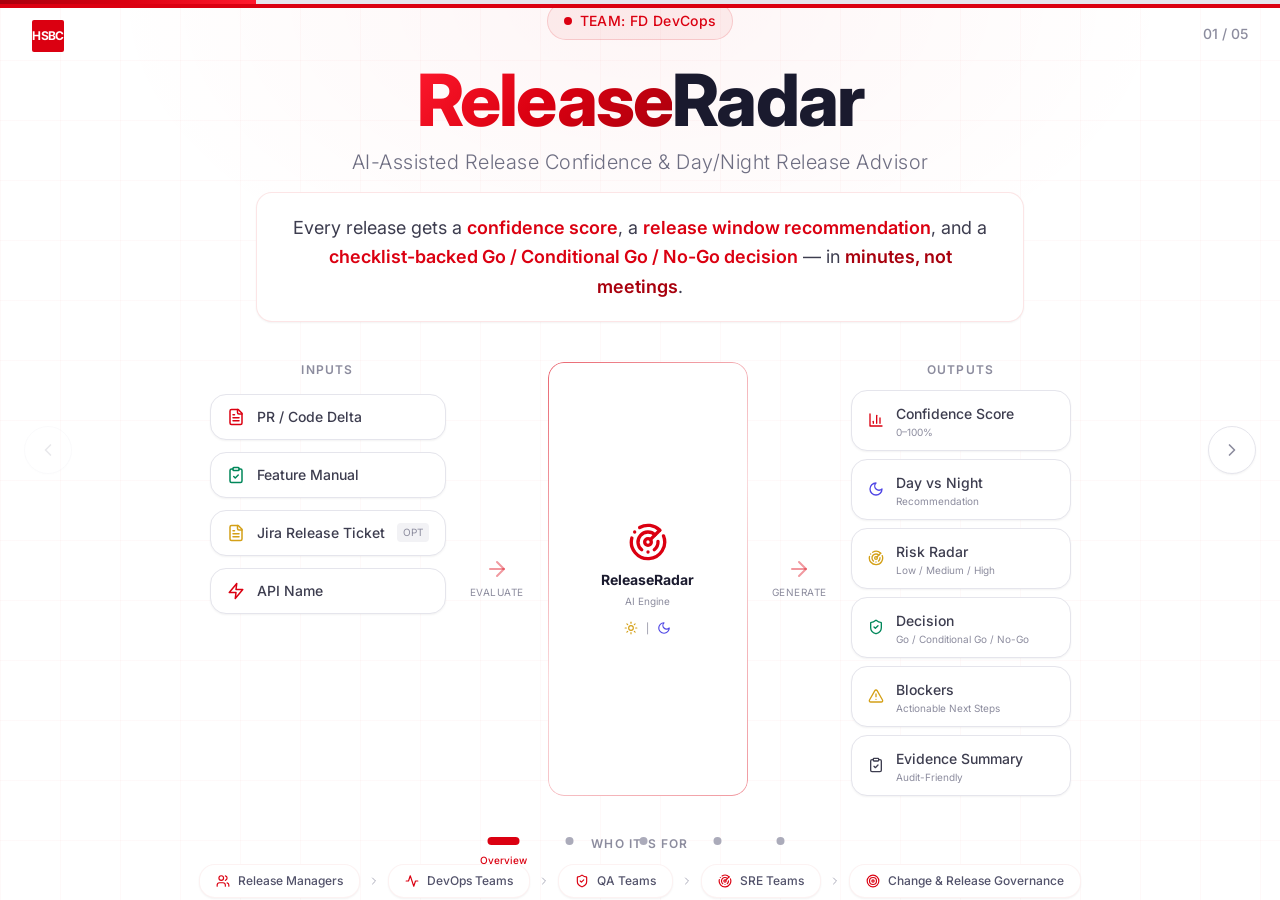
==== v2/index.html @ 11167831 "deploy: 34708bfdb580a3b28fcef1a2b55988904c9dbe31" ====
<!doctype html>
<html lang="en">
  <head>
    <meta charset="UTF-8" />
    <link rel="icon" type="image/svg+xml" href="/vite.svg" />
    <meta name="viewport" content="width=device-width, initial-scale=1.0" />
    <title>ReleaseRadar — AI-Assisted Release Confidence</title>
    <link rel="preconnect" href="https://fonts.googleapis.com" />
    <link rel="preconnect" href="https://fonts.gstatic.com" crossorigin />
    <link href="https://fonts.googleapis.com/css2?family=Inter:wght@300;400;500;600;700;800&display=swap" rel="stylesheet" />
    <script type="module" crossorigin src="./assets/index-Cz4Vc61P.js"></script>
    <link rel="stylesheet" crossorigin href="./assets/index-C5tjd7fd.css">
  </head>
  <body>
    <div id="root"></div>
  </body>
</html>
---- v2/assets/index-C5tjd7fd.css ----
*,:before,:after{--tw-border-spacing-x: 0;--tw-border-spacing-y: 0;--tw-translate-x: 0;--tw-translate-y: 0;--tw-rotate: 0;--tw-skew-x: 0;--tw-skew-y: 0;--tw-scale-x: 1;--tw-scale-y: 1;--tw-pan-x: ;--tw-pan-y: ;--tw-pinch-zoom: ;--tw-scroll-snap-strictness: proximity;--tw-gradient-from-position: ;--tw-gradient-via-position: ;--tw-gradient-to-position: ;--tw-ordinal: ;--tw-slashed-zero: ;--tw-numeric-figure: ;--tw-numeric-spacing: ;--tw-numeric-fraction: ;--tw-ring-inset: ;--tw-ring-offset-width: 0px;--tw-ring-offset-color: #fff;--tw-ring-color: rgb(59 130 246 / .5);--tw-ring-offset-shadow: 0 0 #0000;--tw-ring-shadow: 0 0 #0000;--tw-shadow: 0 0 #0000;--tw-shadow-colored: 0 0 #0000;--tw-blur: ;--tw-brightness: ;--tw-contrast: ;--tw-grayscale: ;--tw-hue-rotate: ;--tw-invert: ;--tw-saturate: ;--tw-sepia: ;--tw-drop-shadow: ;--tw-backdrop-blur: ;--tw-backdrop-brightness: ;--tw-backdrop-contrast: ;--tw-backdrop-grayscale: ;--tw-backdrop-hue-rotate: ;--tw-backdrop-invert: ;--tw-backdrop-opacity: ;--tw-backdrop-saturate: ;--tw-backdrop-sepia: ;--tw-contain-size: ;--tw-contain-layout: ;--tw-contain-paint: ;--tw-contain-style: }::backdrop{--tw-border-spacing-x: 0;--tw-border-spacing-y: 0;--tw-translate-x: 0;--tw-translate-y: 0;--tw-rotate: 0;--tw-skew-x: 0;--tw-skew-y: 0;--tw-scale-x: 1;--tw-scale-y: 1;--tw-pan-x: ;--tw-pan-y: ;--tw-pinch-zoom: ;--tw-scroll-snap-strictness: proximity;--tw-gradient-from-position: ;--tw-gradient-via-position: ;--tw-gradient-to-position: ;--tw-ordinal: ;--tw-slashed-zero: ;--tw-numeric-figure: ;--tw-numeric-spacing: ;--tw-numeric-fraction: ;--tw-ring-inset: ;--tw-ring-offset-width: 0px;--tw-ring-offset-color: #fff;--tw-ring-color: rgb(59 130 246 / .5);--tw-ring-offset-shadow: 0 0 #0000;--tw-ring-shadow: 0 0 #0000;--tw-shadow: 0 0 #0000;--tw-shadow-colored: 0 0 #0000;--tw-blur: ;--tw-brightness: ;--tw-contrast: ;--tw-grayscale: ;--tw-hue-rotate: ;--tw-invert: ;--tw-saturate: ;--tw-sepia: ;--tw-drop-shadow: ;--tw-backdrop-blur: ;--tw-backdrop-brightness: ;--tw-backdrop-contrast: ;--tw-backdrop-grayscale: ;--tw-backdrop-hue-rotate: ;--tw-backdrop-invert: ;--tw-backdrop-opacity: ;--tw-backdrop-saturate: ;--tw-backdrop-sepia: ;--tw-contain-size: ;--tw-contain-layout: ;--tw-contain-paint: ;--tw-contain-style: }*,:before,:after{box-sizing:border-box;border-width:0;border-style:solid;border-color:#e5e7eb}:before,:after{--tw-content: ""}html,:host{line-height:1.5;-webkit-text-size-adjust:100%;-moz-tab-size:4;-o-tab-size:4;tab-size:4;font-family:Inter,system-ui,sans-serif;font-feature-settings:normal;font-variation-settings:normal;-webkit-tap-highlight-color:transparent}body{margin:0;line-height:inherit}hr{height:0;color:inherit;border-top-width:1px}abbr:where([title]){-webkit-text-decoration:underline dotted;text-decoration:underline dotted}h1,h2,h3,h4,h5,h6{font-size:inherit;font-weight:inherit}a{color:inherit;text-decoration:inherit}b,strong{font-weight:bolder}code,kbd,samp,pre{font-family:ui-monospace,SFMono-Regular,Menlo,Monaco,Consolas,Liberation Mono,Courier New,monospace;font-feature-settings:normal;font-variation-settings:normal;font-size:1em}small{font-size:80%}sub,sup{font-size:75%;line-height:0;position:relative;vertical-align:baseline}sub{bottom:-.25em}sup{top:-.5em}table{text-indent:0;border-color:inherit;border-collapse:collapse}button,input,optgroup,select,textarea{font-family:inherit;font-feature-settings:inherit;font-variation-settings:inherit;font-size:100%;font-weight:inherit;line-height:inherit;letter-spacing:inherit;color:inherit;margin:0;padding:0}button,select{text-transform:none}button,input:where([type=button]),input:where([type=reset]),input:where([type=submit]){-webkit-appearance:button;background-color:transparent;background-image:none}:-moz-focusring{outline:auto}:-moz-ui-invalid{box-shadow:none}progress{vertical-align:baseline}::-webkit-inner-spin-button,::-webkit-outer-spin-button{height:auto}[type=search]{-webkit-appearance:textfield;outline-offset:-2px}::-webkit-search-decoration{-webkit-appearance:none}::-webkit-file-upload-button{-webkit-appearance:button;font:inherit}summary{display:list-item}blockquote,dl,dd,h1,h2,h3,h4,h5,h6,hr,figure,p,pre{margin:0}fieldset{margin:0;padding:0}legend{padding:0}ol,ul,menu{list-style:none;margin:0;padding:0}dialog{padding:0}textarea{resize:vertical}input::-moz-placeholder,textarea::-moz-placeholder{opacity:1;color:#9ca3af}input::placeholder,textarea::placeholder{opacity:1;color:#9ca3af}button,[role=button]{cursor:pointer}:disabled{cursor:default}img,svg,video,canvas,audio,iframe,embed,object{display:block;vertical-align:middle}img,video{max-width:100%;height:auto}[hidden]:where(:not([hidden=until-found])){display:none}.slide-container{position:relative;display:flex;height:100vh;width:100%;align-items:center;justify-content:center;overflow:hidden}.glass-card{border-radius:1rem;border-width:1px;--tw-border-opacity: 1;border-color:rgb(229 229 236 / var(--tw-border-opacity, 1));--tw-bg-opacity: 1;background-color:rgb(255 255 255 / var(--tw-bg-opacity, 1));--tw-shadow: 0 1px 2px 0 rgb(0 0 0 / .05);--tw-shadow-colored: 0 1px 2px 0 var(--tw-shadow-color);box-shadow:var(--tw-ring-offset-shadow, 0 0 #0000),var(--tw-ring-shadow, 0 0 #0000),var(--tw-shadow)}.glass-card-hover{border-radius:1rem;border-width:1px;--tw-border-opacity: 1;border-color:rgb(229 229 236 / var(--tw-border-opacity, 1));--tw-bg-opacity: 1;background-color:rgb(255 255 255 / var(--tw-bg-opacity, 1));--tw-shadow: 0 1px 2px 0 rgb(0 0 0 / .05);--tw-shadow-colored: 0 1px 2px 0 var(--tw-shadow-color);box-shadow:var(--tw-ring-offset-shadow, 0 0 #0000),var(--tw-ring-shadow, 0 0 #0000),var(--tw-shadow);transition-property:all;transition-timing-function:cubic-bezier(.4,0,.2,1);transition-duration:.3s}.glass-card-hover:hover{border-color:#db001133;--tw-shadow: 0 4px 6px -1px rgb(0 0 0 / .1), 0 2px 4px -2px rgb(0 0 0 / .1);--tw-shadow-colored: 0 4px 6px -1px var(--tw-shadow-color), 0 2px 4px -2px var(--tw-shadow-color);box-shadow:var(--tw-ring-offset-shadow, 0 0 #0000),var(--tw-ring-shadow, 0 0 #0000),var(--tw-shadow)}.gradient-border{position:relative}.gradient-border:before{content:"";position:absolute;top:0;right:0;bottom:0;left:0;border-radius:1rem;padding:1px;background:linear-gradient(135deg,#db001199,#db001126,#db001166);-webkit-mask:linear-gradient(#fff 0 0) content-box,linear-gradient(#fff 0 0);-webkit-mask-composite:xor;mask-composite:exclude}.text-gradient-red{-webkit-background-clip:text;background-clip:text;color:transparent;background-image:linear-gradient(135deg,#ff1a2e,#db0011,#a8000d)}.pointer-events-none{pointer-events:none}.fixed{position:fixed}.absolute{position:absolute}.relative{position:relative}.inset-0{top:0;right:0;bottom:0;left:0}.bottom-0{bottom:0}.bottom-8{bottom:2rem}.left-0{left:0}.left-1\/2{left:50%}.left-6{left:1.5rem}.left-8{left:2rem}.right-0{right:0}.right-6{right:1.5rem}.right-8{right:2rem}.top-0{top:0}.top-1\/2{top:50%}.top-5{top:1.25rem}.top-6{top:1.5rem}.z-10{z-index:10}.z-50{z-index:50}.z-\[60\]{z-index:60}.col-span-1{grid-column:span 1 / span 1}.col-span-3{grid-column:span 3 / span 3}.mx-auto{margin-left:auto;margin-right:auto}.mb-0\.5{margin-bottom:.125rem}.mb-1{margin-bottom:.25rem}.mb-1\.5{margin-bottom:.375rem}.mb-10{margin-bottom:2.5rem}.mb-2{margin-bottom:.5rem}.mb-3{margin-bottom:.75rem}.mb-4{margin-bottom:1rem}.mb-5{margin-bottom:1.25rem}.mb-6{margin-bottom:1.5rem}.mb-8{margin-bottom:2rem}.ml-5{margin-left:1.25rem}.ml-\[52px\]{margin-left:52px}.ml-auto{margin-left:auto}.mt-0\.5{margin-top:.125rem}.mt-1{margin-top:.25rem}.mt-3{margin-top:.75rem}.mt-4{margin-top:1rem}.block{display:block}.flex{display:flex}.inline-flex{display:inline-flex}.grid{display:grid}.hidden{display:none}.h-1{height:.25rem}.h-1\/3{height:33.333333%}.h-10{height:2.5rem}.h-12{height:3rem}.h-2{height:.5rem}.h-6{height:1.5rem}.h-8{height:2rem}.h-full{height:100%}.h-screen{height:100vh}.min-h-0{min-height:0px}.min-h-\[90px\]{min-height:90px}.w-1{width:.25rem}.w-10{width:2.5rem}.w-12{width:3rem}.w-2{width:.5rem}.w-6{width:1.5rem}.w-8{width:2rem}.w-\[38\%\]{width:38%}.w-\[42\%\]{width:42%}.w-\[45\%\]{width:45%}.w-\[55\%\]{width:55%}.w-\[58\%\]{width:58%}.w-full{width:100%}.w-px{width:1px}.w-screen{width:100vw}.min-w-0{min-width:0px}.min-w-\[140px\]{min-width:140px}.min-w-\[200px\]{min-width:200px}.min-w-\[220px\]{min-width:220px}.max-w-3xl{max-width:48rem}.max-w-6xl{max-width:72rem}.max-w-\[1440px\]{max-width:1440px}.flex-1{flex:1 1 0%}.shrink-0{flex-shrink:0}.-translate-x-1\/2{--tw-translate-x: -50%;transform:translate(var(--tw-translate-x),var(--tw-translate-y)) rotate(var(--tw-rotate)) skew(var(--tw-skew-x)) skewY(var(--tw-skew-y)) scaleX(var(--tw-scale-x)) scaleY(var(--tw-scale-y))}.-translate-y-1\/2{--tw-translate-y: -50%;transform:translate(var(--tw-translate-x),var(--tw-translate-y)) rotate(var(--tw-rotate)) skew(var(--tw-skew-x)) skewY(var(--tw-skew-y)) scaleX(var(--tw-scale-x)) scaleY(var(--tw-scale-y))}@keyframes fadeIn{0%{opacity:0}to{opacity:1}}.animate-fade-in{animation:fadeIn .6s ease-out forwards}@keyframes fadeInLeft{0%{opacity:0;transform:translate(-30px)}to{opacity:1;transform:translate(0)}}.animate-fade-in-left{animation:fadeInLeft .5s ease-out forwards}@keyframes fadeInRight{0%{opacity:0;transform:translate(30px)}to{opacity:1;transform:translate(0)}}.animate-fade-in-right{animation:fadeInRight .5s ease-out forwards}@keyframes fadeInUp{0%{opacity:0;transform:translateY(30px)}to{opacity:1;transform:translateY(0)}}.animate-fade-in-up{animation:fadeInUp .6s ease-out forwards}@keyframes pulse{50%{opacity:.5}}.animate-pulse{animation:pulse 2s cubic-bezier(.4,0,.6,1) infinite}@keyframes pulseGlow{0%,to{box-shadow:0 0 15px #db001133}50%{box-shadow:0 0 30px #db001166}}.animate-pulse-glow{animation:pulseGlow 2s ease-in-out infinite}.auto-rows-min{grid-auto-rows:min-content}.grid-cols-1{grid-template-columns:repeat(1,minmax(0,1fr))}.grid-cols-2{grid-template-columns:repeat(2,minmax(0,1fr))}.grid-cols-3{grid-template-columns:repeat(3,minmax(0,1fr))}.grid-cols-5{grid-template-columns:repeat(5,minmax(0,1fr))}.flex-col{flex-direction:column}.flex-wrap{flex-wrap:wrap}.items-start{align-items:flex-start}.items-center{align-items:center}.items-stretch{align-items:stretch}.justify-center{justify-content:center}.gap-0\.5{gap:.125rem}.gap-1{gap:.25rem}.gap-1\.5{gap:.375rem}.gap-2{gap:.5rem}.gap-2\.5{gap:.625rem}.gap-3{gap:.75rem}.gap-4{gap:1rem}.gap-6{gap:1.5rem}.gap-8{gap:2rem}.space-y-1\.5>:not([hidden])~:not([hidden]){--tw-space-y-reverse: 0;margin-top:calc(.375rem * calc(1 - var(--tw-space-y-reverse)));margin-bottom:calc(.375rem * var(--tw-space-y-reverse))}.overflow-hidden{overflow:hidden}.overflow-y-auto{overflow-y:auto}.truncate{overflow:hidden;text-overflow:ellipsis;white-space:nowrap}.whitespace-nowrap{white-space:nowrap}.rounded{border-radius:.25rem}.rounded-full{border-radius:9999px}.rounded-lg{border-radius:.5rem}.rounded-md{border-radius:.375rem}.rounded-sm{border-radius:.125rem}.rounded-xl{border-radius:.75rem}.border{border-width:1px}.border-l-2{border-left-width:2px}.border-confidence-conditional\/10{border-color:#d4a0171a}.border-confidence-conditional\/15{border-color:#d4a01726}.border-confidence-go\/10{border-color:#00875a1a}.border-confidence-go\/15{border-color:#00875a26}.border-confidence-nogo\/10{border-color:#db00111a}.border-confidence-nogo\/15{border-color:#db001126}.border-cyan-600\/15{border-color:#0891b226}.border-hsbc-gray-100{--tw-border-opacity: 1;border-color:rgb(229 229 236 / var(--tw-border-opacity, 1))}.border-hsbc-red\/10{border-color:#db00111a}.border-hsbc-red\/15{border-color:#db001126}.border-hsbc-red\/30{border-color:#db00114d}.border-hsbc-red\/5{border-color:#db00110d}.border-indigo-600\/10{border-color:#4f46e51a}.border-indigo-600\/15{border-color:#4f46e526}.border-orange-600\/15{border-color:#ea580c26}.border-pink-600\/10{border-color:#db27771a}.border-pink-600\/15{border-color:#db277726}.border-red-600\/15{border-color:#dc262626}.border-l-confidence-conditional{--tw-border-opacity: 1;border-left-color:rgb(212 160 23 / var(--tw-border-opacity, 1))}.border-l-confidence-nogo{--tw-border-opacity: 1;border-left-color:rgb(219 0 17 / var(--tw-border-opacity, 1))}.bg-confidence-conditional\/10{background-color:#d4a0171a}.bg-confidence-conditional\/5{background-color:#d4a0170d}.bg-confidence-conditional\/\[0\.04\]{background-color:#d4a0170a}.bg-confidence-go\/10{background-color:#00875a1a}.bg-confidence-go\/5{background-color:#00875a0d}.bg-confidence-go\/\[0\.04\]{background-color:#00875a0a}.bg-confidence-nogo\/5{background-color:#db00110d}.bg-hsbc-gray-100{--tw-bg-opacity: 1;background-color:rgb(229 229 236 / var(--tw-bg-opacity, 1))}.bg-hsbc-gray-300{--tw-bg-opacity: 1;background-color:rgb(171 171 186 / var(--tw-bg-opacity, 1))}.bg-hsbc-gray-50{--tw-bg-opacity: 1;background-color:rgb(242 242 245 / var(--tw-bg-opacity, 1))}.bg-hsbc-offwhite{--tw-bg-opacity: 1;background-color:rgb(247 247 249 / var(--tw-bg-opacity, 1))}.bg-hsbc-red{--tw-bg-opacity: 1;background-color:rgb(219 0 17 / var(--tw-bg-opacity, 1))}.bg-hsbc-red\/10{background-color:#db00111a}.bg-hsbc-red\/5{background-color:#db00110d}.bg-hsbc-red\/\[0\.03\]{background-color:#db001108}.bg-hsbc-red\/\[0\.04\]{background-color:#db00110a}.bg-indigo-600\/\[0\.04\]{background-color:#4f46e50a}.bg-pink-600\/\[0\.04\]{background-color:#db27770a}.bg-white{--tw-bg-opacity: 1;background-color:rgb(255 255 255 / var(--tw-bg-opacity, 1))}.bg-white\/90{background-color:#ffffffe6}.bg-gradient-to-b{background-image:linear-gradient(to bottom,var(--tw-gradient-stops))}.bg-gradient-to-t{background-image:linear-gradient(to top,var(--tw-gradient-stops))}.from-hsbc-red\/\[0\.02\]{--tw-gradient-from: rgb(219 0 17 / .02) var(--tw-gradient-from-position);--tw-gradient-to: rgb(219 0 17 / 0) var(--tw-gradient-to-position);--tw-gradient-stops: var(--tw-gradient-from), var(--tw-gradient-to)}.from-transparent{--tw-gradient-from: transparent var(--tw-gradient-from-position);--tw-gradient-to: rgb(0 0 0 / 0) var(--tw-gradient-to-position);--tw-gradient-stops: var(--tw-gradient-from), var(--tw-gradient-to)}.via-hsbc-red\/15{--tw-gradient-to: rgb(219 0 17 / 0) var(--tw-gradient-to-position);--tw-gradient-stops: var(--tw-gradient-from), rgb(219 0 17 / .15) var(--tw-gradient-via-position), var(--tw-gradient-to)}.to-transparent{--tw-gradient-to: transparent var(--tw-gradient-to-position)}.p-1{padding:.25rem}.p-1\.5{padding:.375rem}.p-2{padding:.5rem}.p-4{padding:1rem}.p-6{padding:1.5rem}.p-8{padding:2rem}.px-1\.5{padding-left:.375rem;padding-right:.375rem}.px-14{padding-left:3.5rem;padding-right:3.5rem}.px-16{padding-left:4rem;padding-right:4rem}.px-2{padding-left:.5rem;padding-right:.5rem}.px-2\.5{padding-left:.625rem;padding-right:.625rem}.px-3{padding-left:.75rem;padding-right:.75rem}.px-4{padding-left:1rem;padding-right:1rem}.px-5{padding-left:1.25rem;padding-right:1.25rem}.px-8{padding-left:2rem;padding-right:2rem}.py-0\.5{padding-top:.125rem;padding-bottom:.125rem}.py-1{padding-top:.25rem;padding-bottom:.25rem}.py-1\.5{padding-top:.375rem;padding-bottom:.375rem}.py-10{padding-top:2.5rem;padding-bottom:2.5rem}.py-12{padding-top:3rem;padding-bottom:3rem}.py-2{padding-top:.5rem;padding-bottom:.5rem}.py-2\.5{padding-top:.625rem;padding-bottom:.625rem}.py-3{padding-top:.75rem;padding-bottom:.75rem}.py-4{padding-top:1rem;padding-bottom:1rem}.py-5{padding-top:1.25rem;padding-bottom:1.25rem}.py-8{padding-top:2rem;padding-bottom:2rem}.pr-1{padding-right:.25rem}.text-center{text-align:center}.text-2xl{font-size:1.5rem;line-height:2rem}.text-4xl{font-size:2.25rem;line-height:2.5rem}.text-7xl{font-size:4.5rem;line-height:1}.text-\[10px\]{font-size:10px}.text-\[11px\]{font-size:11px}.text-\[9px\]{font-size:9px}.text-base{font-size:1rem;line-height:1.5rem}.text-lg{font-size:1.125rem;line-height:1.75rem}.text-sm{font-size:.875rem;line-height:1.25rem}.text-xl{font-size:1.25rem;line-height:1.75rem}.text-xs{font-size:.75rem;line-height:1rem}.font-bold{font-weight:700}.font-extrabold{font-weight:800}.font-light{font-weight:300}.font-medium{font-weight:500}.font-semibold{font-weight:600}.uppercase{text-transform:uppercase}.leading-relaxed{line-height:1.625}.tracking-tight{letter-spacing:-.025em}.tracking-tighter{letter-spacing:-.05em}.tracking-wide{letter-spacing:.025em}.tracking-wider{letter-spacing:.05em}.tracking-widest{letter-spacing:.1em}.text-confidence-conditional{--tw-text-opacity: 1;color:rgb(212 160 23 / var(--tw-text-opacity, 1))}.text-confidence-go{--tw-text-opacity: 1;color:rgb(0 135 90 / var(--tw-text-opacity, 1))}.text-confidence-nogo{--tw-text-opacity: 1;color:rgb(219 0 17 / var(--tw-text-opacity, 1))}.text-cyan-600{--tw-text-opacity: 1;color:rgb(8 145 178 / var(--tw-text-opacity, 1))}.text-hsbc-gray-300{--tw-text-opacity: 1;color:rgb(171 171 186 / var(--tw-text-opacity, 1))}.text-hsbc-gray-400{--tw-text-opacity: 1;color:rgb(140 140 158 / var(--tw-text-opacity, 1))}.text-hsbc-gray-500{--tw-text-opacity: 1;color:rgb(110 110 130 / var(--tw-text-opacity, 1))}.text-hsbc-gray-600{--tw-text-opacity: 1;color:rgb(82 82 106 / var(--tw-text-opacity, 1))}.text-hsbc-gray-700{--tw-text-opacity: 1;color:rgb(61 61 79 / var(--tw-text-opacity, 1))}.text-hsbc-gray-800{--tw-text-opacity: 1;color:rgb(45 45 58 / var(--tw-text-opacity, 1))}.text-hsbc-gray-900{--tw-text-opacity: 1;color:rgb(26 26 46 / var(--tw-text-opacity, 1))}.text-hsbc-red{--tw-text-opacity: 1;color:rgb(219 0 17 / var(--tw-text-opacity, 1))}.text-hsbc-red\/30{color:#db00114d}.text-hsbc-red\/40{color:#db001166}.text-hsbc-red\/60{color:#db001199}.text-hsbc-redDark{--tw-text-opacity: 1;color:rgb(168 0 13 / var(--tw-text-opacity, 1))}.text-indigo-600{--tw-text-opacity: 1;color:rgb(79 70 229 / var(--tw-text-opacity, 1))}.text-orange-600{--tw-text-opacity: 1;color:rgb(234 88 12 / var(--tw-text-opacity, 1))}.text-pink-600{--tw-text-opacity: 1;color:rgb(219 39 119 / var(--tw-text-opacity, 1))}.text-red-600{--tw-text-opacity: 1;color:rgb(220 38 38 / var(--tw-text-opacity, 1))}.text-white{--tw-text-opacity: 1;color:rgb(255 255 255 / var(--tw-text-opacity, 1))}.opacity-0{opacity:0}.opacity-100{opacity:1}.shadow-sm{--tw-shadow: 0 1px 2px 0 rgb(0 0 0 / .05);--tw-shadow-colored: 0 1px 2px 0 var(--tw-shadow-color);box-shadow:var(--tw-ring-offset-shadow, 0 0 #0000),var(--tw-ring-shadow, 0 0 #0000),var(--tw-shadow)}.backdrop-blur-sm{--tw-backdrop-blur: blur(4px);-webkit-backdrop-filter:var(--tw-backdrop-blur) var(--tw-backdrop-brightness) var(--tw-backdrop-contrast) var(--tw-backdrop-grayscale) var(--tw-backdrop-hue-rotate) var(--tw-backdrop-invert) var(--tw-backdrop-opacity) var(--tw-backdrop-saturate) var(--tw-backdrop-sepia);backdrop-filter:var(--tw-backdrop-blur) var(--tw-backdrop-brightness) var(--tw-backdrop-contrast) var(--tw-backdrop-grayscale) var(--tw-backdrop-hue-rotate) var(--tw-backdrop-invert) var(--tw-backdrop-opacity) var(--tw-backdrop-saturate) var(--tw-backdrop-sepia)}.transition-all{transition-property:all;transition-timing-function:cubic-bezier(.4,0,.2,1);transition-duration:.15s}.transition-colors{transition-property:color,background-color,border-color,text-decoration-color,fill,stroke;transition-timing-function:cubic-bezier(.4,0,.2,1);transition-duration:.15s}.transition-opacity{transition-property:opacity;transition-timing-function:cubic-bezier(.4,0,.2,1);transition-duration:.15s}.duration-200{transition-duration:.2s}.duration-300{transition-duration:.3s}.duration-500{transition-duration:.5s}.ease-out{transition-timing-function:cubic-bezier(0,0,.2,1)}:root{--hsbc-red: #DB0011;--hsbc-red-dark: #A8000D}*{margin:0;padding:0;box-sizing:border-box}html,body,#root{height:100%;overflow:hidden;font-family:Inter,system-ui,sans-serif;background:#fff;color:#1a1a2e}::-webkit-scrollbar{width:6px}::-webkit-scrollbar-track{background:#f2f2f5}::-webkit-scrollbar-thumb{background:#db001140;border-radius:3px}.stagger-1{animation-delay:.1s}.stagger-2{animation-delay:.2s}.stagger-3{animation-delay:.3s}.stagger-4{animation-delay:.4s}.stagger-5{animation-delay:.5s}.stagger-6{animation-delay:.6s}.stagger-7{animation-delay:.7s}.stagger-8{animation-delay:.8s}.bg-grid{background-image:linear-gradient(rgba(219,0,17,.025) 1px,transparent 1px),linear-gradient(90deg,rgba(219,0,17,.025) 1px,transparent 1px);background-size:60px 60px}.bg-radial-glow{background:radial-gradient(ellipse 60% 50% at 50% 0%,rgba(219,0,17,.04) 0%,transparent 70%)}.bg-radial-glow-center{background:radial-gradient(ellipse 80% 60% at 50% 50%,rgba(219,0,17,.03) 0%,transparent 70%)}.hover\:border-hsbc-red\/20:hover{border-color:#db001133}.hover\:bg-hsbc-red\/40:hover{background-color:#db001166}.hover\:text-hsbc-red:hover{--tw-text-opacity: 1;color:rgb(219 0 17 / var(--tw-text-opacity, 1))}.hover\:shadow-sm:hover{--tw-shadow: 0 1px 2px 0 rgb(0 0 0 / .05);--tw-shadow-colored: 0 1px 2px 0 var(--tw-shadow-color);box-shadow:var(--tw-ring-offset-shadow, 0 0 #0000),var(--tw-ring-shadow, 0 0 #0000),var(--tw-shadow)}.disabled\:cursor-not-allowed:disabled{cursor:not-allowed}.disabled\:opacity-20:disabled{opacity:.2}.group:hover .group-hover\:opacity-60{opacity:.6}
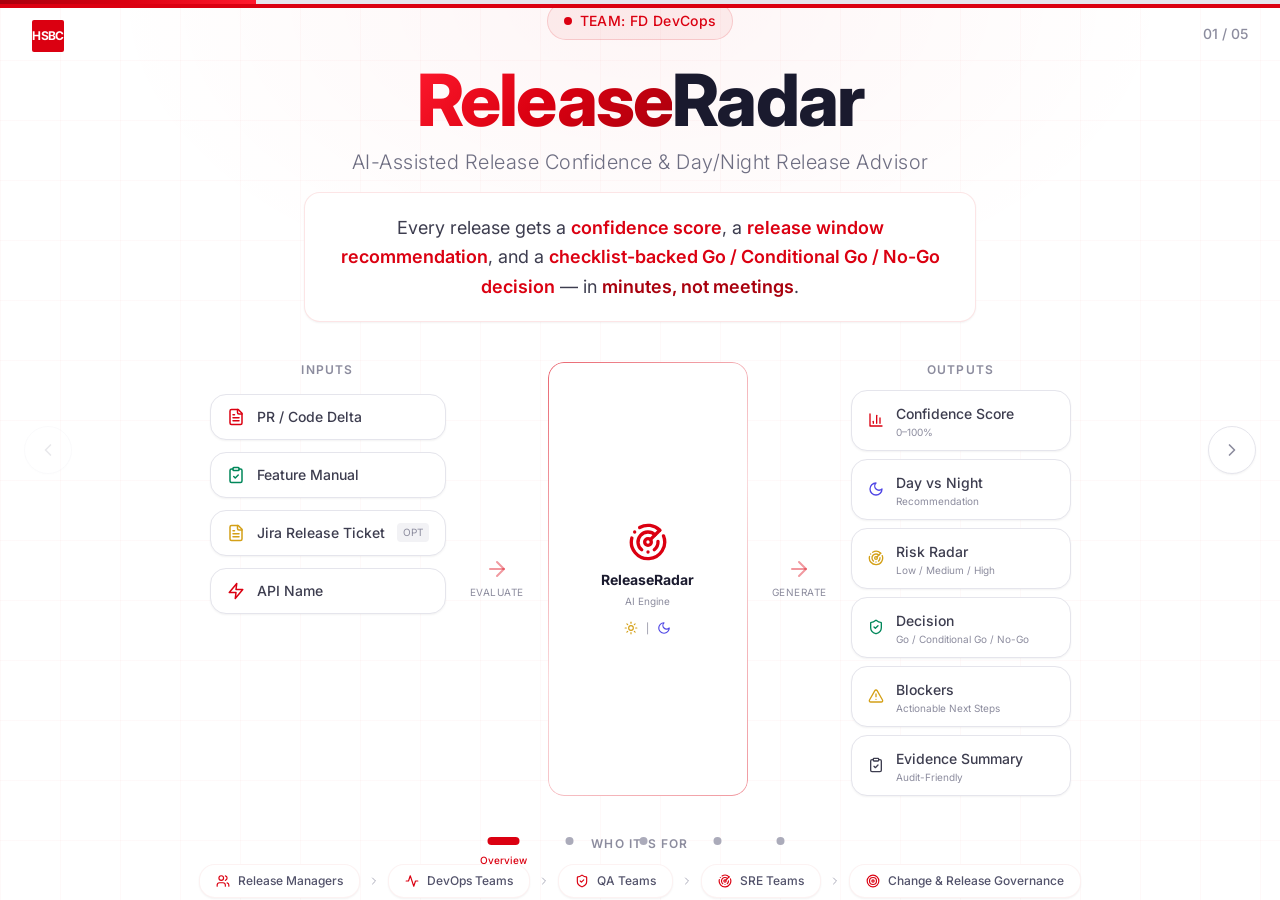
==== commit 41c5383b: "deploy: aceb4365daf1eb9f1d71680d3f8fbb2c14471b91" ====
--- a/v2/index.html
+++ b/v2/index.html
@@ -8,8 +8,8 @@
     <link rel="preconnect" href="https://fonts.googleapis.com" />
     <link rel="preconnect" href="https://fonts.gstatic.com" crossorigin />
     <link href="https://fonts.googleapis.com/css2?family=Inter:wght@300;400;500;600;700;800&display=swap" rel="stylesheet" />
-    <script type="module" crossorigin src="./assets/index-Cz4Vc61P.js"></script>
-    <link rel="stylesheet" crossorigin href="./assets/index-C5tjd7fd.css">
+    <script type="module" crossorigin src="./assets/index-CT51p3bD.js"></script>
+    <link rel="stylesheet" crossorigin href="./assets/index-CQUgLbsr.css">
   </head>
   <body>
     <div id="root"></div>
--- a/v2/assets/index-CQUgLbsr.css
+++ b/v2/assets/index-CQUgLbsr.css
@@ -0,0 +1 @@
+*,:before,:after{--tw-border-spacing-x: 0;--tw-border-spacing-y: 0;--tw-translate-x: 0;--tw-translate-y: 0;--tw-rotate: 0;--tw-skew-x: 0;--tw-skew-y: 0;--tw-scale-x: 1;--tw-scale-y: 1;--tw-pan-x: ;--tw-pan-y: ;--tw-pinch-zoom: ;--tw-scroll-snap-strictness: proximity;--tw-gradient-from-position: ;--tw-gradient-via-position: ;--tw-gradient-to-position: ;--tw-ordinal: ;--tw-slashed-zero: ;--tw-numeric-figure: ;--tw-numeric-spacing: ;--tw-numeric-fraction: ;--tw-ring-inset: ;--tw-ring-offset-width: 0px;--tw-ring-offset-color: #fff;--tw-ring-color: rgb(59 130 246 / .5);--tw-ring-offset-shadow: 0 0 #0000;--tw-ring-shadow: 0 0 #0000;--tw-shadow: 0 0 #0000;--tw-shadow-colored: 0 0 #0000;--tw-blur: ;--tw-brightness: ;--tw-contrast: ;--tw-grayscale: ;--tw-hue-rotate: ;--tw-invert: ;--tw-saturate: ;--tw-sepia: ;--tw-drop-shadow: ;--tw-backdrop-blur: ;--tw-backdrop-brightness: ;--tw-backdrop-contrast: ;--tw-backdrop-grayscale: ;--tw-backdrop-hue-rotate: ;--tw-backdrop-invert: ;--tw-backdrop-opacity: ;--tw-backdrop-saturate: ;--tw-backdrop-sepia: ;--tw-contain-size: ;--tw-contain-layout: ;--tw-contain-paint: ;--tw-contain-style: }::backdrop{--tw-border-spacing-x: 0;--tw-border-spacing-y: 0;--tw-translate-x: 0;--tw-translate-y: 0;--tw-rotate: 0;--tw-skew-x: 0;--tw-skew-y: 0;--tw-scale-x: 1;--tw-scale-y: 1;--tw-pan-x: ;--tw-pan-y: ;--tw-pinch-zoom: ;--tw-scroll-snap-strictness: proximity;--tw-gradient-from-position: ;--tw-gradient-via-position: ;--tw-gradient-to-position: ;--tw-ordinal: ;--tw-slashed-zero: ;--tw-numeric-figure: ;--tw-numeric-spacing: ;--tw-numeric-fraction: ;--tw-ring-inset: ;--tw-ring-offset-width: 0px;--tw-ring-offset-color: #fff;--tw-ring-color: rgb(59 130 246 / .5);--tw-ring-offset-shadow: 0 0 #0000;--tw-ring-shadow: 0 0 #0000;--tw-shadow: 0 0 #0000;--tw-shadow-colored: 0 0 #0000;--tw-blur: ;--tw-brightness: ;--tw-contrast: ;--tw-grayscale: ;--tw-hue-rotate: ;--tw-invert: ;--tw-saturate: ;--tw-sepia: ;--tw-drop-shadow: ;--tw-backdrop-blur: ;--tw-backdrop-brightness: ;--tw-backdrop-contrast: ;--tw-backdrop-grayscale: ;--tw-backdrop-hue-rotate: ;--tw-backdrop-invert: ;--tw-backdrop-opacity: ;--tw-backdrop-saturate: ;--tw-backdrop-sepia: ;--tw-contain-size: ;--tw-contain-layout: ;--tw-contain-paint: ;--tw-contain-style: }*,:before,:after{box-sizing:border-box;border-width:0;border-style:solid;border-color:#e5e7eb}:before,:after{--tw-content: ""}html,:host{line-height:1.5;-webkit-text-size-adjust:100%;-moz-tab-size:4;-o-tab-size:4;tab-size:4;font-family:Inter,system-ui,sans-serif;font-feature-settings:normal;font-variation-settings:normal;-webkit-tap-highlight-color:transparent}body{margin:0;line-height:inherit}hr{height:0;color:inherit;border-top-width:1px}abbr:where([title]){-webkit-text-decoration:underline dotted;text-decoration:underline dotted}h1,h2,h3,h4,h5,h6{font-size:inherit;font-weight:inherit}a{color:inherit;text-decoration:inherit}b,strong{font-weight:bolder}code,kbd,samp,pre{font-family:ui-monospace,SFMono-Regular,Menlo,Monaco,Consolas,Liberation Mono,Courier New,monospace;font-feature-settings:normal;font-variation-settings:normal;font-size:1em}small{font-size:80%}sub,sup{font-size:75%;line-height:0;position:relative;vertical-align:baseline}sub{bottom:-.25em}sup{top:-.5em}table{text-indent:0;border-color:inherit;border-collapse:collapse}button,input,optgroup,select,textarea{font-family:inherit;font-feature-settings:inherit;font-variation-settings:inherit;font-size:100%;font-weight:inherit;line-height:inherit;letter-spacing:inherit;color:inherit;margin:0;padding:0}button,select{text-transform:none}button,input:where([type=button]),input:where([type=reset]),input:where([type=submit]){-webkit-appearance:button;background-color:transparent;background-image:none}:-moz-focusring{outline:auto}:-moz-ui-invalid{box-shadow:none}progress{vertical-align:baseline}::-webkit-inner-spin-button,::-webkit-outer-spin-button{height:auto}[type=search]{-webkit-appearance:textfield;outline-offset:-2px}::-webkit-search-decoration{-webkit-appearance:none}::-webkit-file-upload-button{-webkit-appearance:button;font:inherit}summary{display:list-item}blockquote,dl,dd,h1,h2,h3,h4,h5,h6,hr,figure,p,pre{margin:0}fieldset{margin:0;padding:0}legend{padding:0}ol,ul,menu{list-style:none;margin:0;padding:0}dialog{padding:0}textarea{resize:vertical}input::-moz-placeholder,textarea::-moz-placeholder{opacity:1;color:#9ca3af}input::placeholder,textarea::placeholder{opacity:1;color:#9ca3af}button,[role=button]{cursor:pointer}:disabled{cursor:default}img,svg,video,canvas,audio,iframe,embed,object{display:block;vertical-align:middle}img,video{max-width:100%;height:auto}[hidden]:where(:not([hidden=until-found])){display:none}.slide-container{position:relative;display:flex;height:100vh;width:100%;align-items:center;justify-content:center;overflow:hidden}.glass-card{border-radius:1rem;border-width:1px;--tw-border-opacity: 1;border-color:rgb(229 229 236 / var(--tw-border-opacity, 1));--tw-bg-opacity: 1;background-color:rgb(255 255 255 / var(--tw-bg-opacity, 1));--tw-shadow: 0 1px 2px 0 rgb(0 0 0 / .05);--tw-shadow-colored: 0 1px 2px 0 var(--tw-shadow-color);box-shadow:var(--tw-ring-offset-shadow, 0 0 #0000),var(--tw-ring-shadow, 0 0 #0000),var(--tw-shadow)}.glass-card-hover{border-radius:1rem;border-width:1px;--tw-border-opacity: 1;border-color:rgb(229 229 236 / var(--tw-border-opacity, 1));--tw-bg-opacity: 1;background-color:rgb(255 255 255 / var(--tw-bg-opacity, 1));--tw-shadow: 0 1px 2px 0 rgb(0 0 0 / .05);--tw-shadow-colored: 0 1px 2px 0 var(--tw-shadow-color);box-shadow:var(--tw-ring-offset-shadow, 0 0 #0000),var(--tw-ring-shadow, 0 0 #0000),var(--tw-shadow);transition-property:all;transition-timing-function:cubic-bezier(.4,0,.2,1);transition-duration:.3s}.glass-card-hover:hover{border-color:#db001133;--tw-shadow: 0 4px 6px -1px rgb(0 0 0 / .1), 0 2px 4px -2px rgb(0 0 0 / .1);--tw-shadow-colored: 0 4px 6px -1px var(--tw-shadow-color), 0 2px 4px -2px var(--tw-shadow-color);box-shadow:var(--tw-ring-offset-shadow, 0 0 #0000),var(--tw-ring-shadow, 0 0 #0000),var(--tw-shadow)}.gradient-border{position:relative}.gradient-border:before{content:"";position:absolute;top:0;right:0;bottom:0;left:0;border-radius:1rem;padding:1px;background:linear-gradient(135deg,#db001199,#db001126,#db001166);-webkit-mask:linear-gradient(#fff 0 0) content-box,linear-gradient(#fff 0 0);-webkit-mask-composite:xor;mask-composite:exclude}.text-gradient-red{-webkit-background-clip:text;background-clip:text;color:transparent;background-image:linear-gradient(135deg,#ff1a2e,#db0011,#a8000d)}.pointer-events-none{pointer-events:none}.fixed{position:fixed}.absolute{position:absolute}.relative{position:relative}.inset-0{top:0;right:0;bottom:0;left:0}.bottom-0{bottom:0}.bottom-8{bottom:2rem}.left-0{left:0}.left-1\/2{left:50%}.left-6{left:1.5rem}.left-8{left:2rem}.right-0{right:0}.right-6{right:1.5rem}.right-8{right:2rem}.top-0{top:0}.top-1\/2{top:50%}.top-5{top:1.25rem}.top-6{top:1.5rem}.z-10{z-index:10}.z-50{z-index:50}.z-\[60\]{z-index:60}.col-span-1{grid-column:span 1 / span 1}.col-span-3{grid-column:span 3 / span 3}.mx-auto{margin-left:auto;margin-right:auto}.mb-0\.5{margin-bottom:.125rem}.mb-1{margin-bottom:.25rem}.mb-1\.5{margin-bottom:.375rem}.mb-10{margin-bottom:2.5rem}.mb-2{margin-bottom:.5rem}.mb-3{margin-bottom:.75rem}.mb-4{margin-bottom:1rem}.mb-5{margin-bottom:1.25rem}.mb-6{margin-bottom:1.5rem}.mb-8{margin-bottom:2rem}.ml-5{margin-left:1.25rem}.ml-\[52px\]{margin-left:52px}.ml-auto{margin-left:auto}.mt-0\.5{margin-top:.125rem}.mt-1{margin-top:.25rem}.mt-3{margin-top:.75rem}.mt-4{margin-top:1rem}.block{display:block}.flex{display:flex}.inline-flex{display:inline-flex}.grid{display:grid}.hidden{display:none}.h-1{height:.25rem}.h-1\/3{height:33.333333%}.h-10{height:2.5rem}.h-12{height:3rem}.h-2{height:.5rem}.h-6{height:1.5rem}.h-8{height:2rem}.h-full{height:100%}.h-screen{height:100vh}.min-h-0{min-height:0px}.min-h-\[90px\]{min-height:90px}.w-1{width:.25rem}.w-10{width:2.5rem}.w-12{width:3rem}.w-2{width:.5rem}.w-6{width:1.5rem}.w-8{width:2rem}.w-\[38\%\]{width:38%}.w-\[42\%\]{width:42%}.w-\[45\%\]{width:45%}.w-\[55\%\]{width:55%}.w-\[58\%\]{width:58%}.w-full{width:100%}.w-px{width:1px}.w-screen{width:100vw}.min-w-0{min-width:0px}.min-w-\[140px\]{min-width:140px}.min-w-\[200px\]{min-width:200px}.min-w-\[220px\]{min-width:220px}.max-w-2xl{max-width:42rem}.max-w-5xl{max-width:64rem}.flex-1{flex:1 1 0%}.shrink-0{flex-shrink:0}.-translate-x-1\/2{--tw-translate-x: -50%;transform:translate(var(--tw-translate-x),var(--tw-translate-y)) rotate(var(--tw-rotate)) skew(var(--tw-skew-x)) skewY(var(--tw-skew-y)) scaleX(var(--tw-scale-x)) scaleY(var(--tw-scale-y))}.-translate-y-1\/2{--tw-translate-y: -50%;transform:translate(var(--tw-translate-x),var(--tw-translate-y)) rotate(var(--tw-rotate)) skew(var(--tw-skew-x)) skewY(var(--tw-skew-y)) scaleX(var(--tw-scale-x)) scaleY(var(--tw-scale-y))}@keyframes fadeIn{0%{opacity:0}to{opacity:1}}.animate-fade-in{animation:fadeIn .6s ease-out forwards}@keyframes fadeInLeft{0%{opacity:0;transform:translate(-30px)}to{opacity:1;transform:translate(0)}}.animate-fade-in-left{animation:fadeInLeft .5s ease-out forwards}@keyframes fadeInRight{0%{opacity:0;transform:translate(30px)}to{opacity:1;transform:translate(0)}}.animate-fade-in-right{animation:fadeInRight .5s ease-out forwards}@keyframes fadeInUp{0%{opacity:0;transform:translateY(30px)}to{opacity:1;transform:translateY(0)}}.animate-fade-in-up{animation:fadeInUp .6s ease-out forwards}@keyframes pulse{50%{opacity:.5}}.animate-pulse{animation:pulse 2s cubic-bezier(.4,0,.6,1) infinite}@keyframes pulseGlow{0%,to{box-shadow:0 0 15px #db001133}50%{box-shadow:0 0 30px #db001166}}.animate-pulse-glow{animation:pulseGlow 2s ease-in-out infinite}.auto-rows-min{grid-auto-rows:min-content}.grid-cols-1{grid-template-columns:repeat(1,minmax(0,1fr))}.grid-cols-2{grid-template-columns:repeat(2,minmax(0,1fr))}.grid-cols-3{grid-template-columns:repeat(3,minmax(0,1fr))}.grid-cols-5{grid-template-columns:repeat(5,minmax(0,1fr))}.flex-col{flex-direction:column}.flex-wrap{flex-wrap:wrap}.items-start{align-items:flex-start}.items-center{align-items:center}.items-stretch{align-items:stretch}.justify-center{justify-content:center}.gap-0\.5{gap:.125rem}.gap-1{gap:.25rem}.gap-1\.5{gap:.375rem}.gap-2{gap:.5rem}.gap-2\.5{gap:.625rem}.gap-3{gap:.75rem}.gap-4{gap:1rem}.gap-6{gap:1.5rem}.gap-8{gap:2rem}.space-y-1\.5>:not([hidden])~:not([hidden]){--tw-space-y-reverse: 0;margin-top:calc(.375rem * calc(1 - var(--tw-space-y-reverse)));margin-bottom:calc(.375rem * var(--tw-space-y-reverse))}.overflow-hidden{overflow:hidden}.overflow-y-auto{overflow-y:auto}.truncate{overflow:hidden;text-overflow:ellipsis;white-space:nowrap}.whitespace-nowrap{white-space:nowrap}.rounded{border-radius:.25rem}.rounded-full{border-radius:9999px}.rounded-lg{border-radius:.5rem}.rounded-md{border-radius:.375rem}.rounded-sm{border-radius:.125rem}.rounded-xl{border-radius:.75rem}.border{border-width:1px}.border-l-2{border-left-width:2px}.border-confidence-conditional\/10{border-color:#d4a0171a}.border-confidence-conditional\/15{border-color:#d4a01726}.border-confidence-go\/10{border-color:#00875a1a}.border-confidence-go\/15{border-color:#00875a26}.border-confidence-nogo\/10{border-color:#db00111a}.border-confidence-nogo\/15{border-color:#db001126}.border-cyan-600\/15{border-color:#0891b226}.border-hsbc-gray-100{--tw-border-opacity: 1;border-color:rgb(229 229 236 / var(--tw-border-opacity, 1))}.border-hsbc-red\/10{border-color:#db00111a}.border-hsbc-red\/15{border-color:#db001126}.border-hsbc-red\/30{border-color:#db00114d}.border-hsbc-red\/5{border-color:#db00110d}.border-indigo-600\/10{border-color:#4f46e51a}.border-indigo-600\/15{border-color:#4f46e526}.border-orange-600\/15{border-color:#ea580c26}.border-pink-600\/10{border-color:#db27771a}.border-pink-600\/15{border-color:#db277726}.border-red-600\/15{border-color:#dc262626}.border-l-confidence-conditional{--tw-border-opacity: 1;border-left-color:rgb(212 160 23 / var(--tw-border-opacity, 1))}.border-l-confidence-nogo{--tw-border-opacity: 1;border-left-color:rgb(219 0 17 / var(--tw-border-opacity, 1))}.bg-confidence-conditional\/10{background-color:#d4a0171a}.bg-confidence-conditional\/5{background-color:#d4a0170d}.bg-confidence-conditional\/\[0\.04\]{background-color:#d4a0170a}.bg-confidence-go\/10{background-color:#00875a1a}.bg-confidence-go\/5{background-color:#00875a0d}.bg-confidence-go\/\[0\.04\]{background-color:#00875a0a}.bg-confidence-nogo\/5{background-color:#db00110d}.bg-hsbc-gray-100{--tw-bg-opacity: 1;background-color:rgb(229 229 236 / var(--tw-bg-opacity, 1))}.bg-hsbc-gray-300{--tw-bg-opacity: 1;background-color:rgb(171 171 186 / var(--tw-bg-opacity, 1))}.bg-hsbc-gray-50{--tw-bg-opacity: 1;background-color:rgb(242 242 245 / var(--tw-bg-opacity, 1))}.bg-hsbc-offwhite{--tw-bg-opacity: 1;background-color:rgb(247 247 249 / var(--tw-bg-opacity, 1))}.bg-hsbc-red{--tw-bg-opacity: 1;background-color:rgb(219 0 17 / var(--tw-bg-opacity, 1))}.bg-hsbc-red\/10{background-color:#db00111a}.bg-hsbc-red\/5{background-color:#db00110d}.bg-hsbc-red\/\[0\.03\]{background-color:#db001108}.bg-hsbc-red\/\[0\.04\]{background-color:#db00110a}.bg-indigo-600\/\[0\.04\]{background-color:#4f46e50a}.bg-pink-600\/\[0\.04\]{background-color:#db27770a}.bg-white{--tw-bg-opacity: 1;background-color:rgb(255 255 255 / var(--tw-bg-opacity, 1))}.bg-white\/90{background-color:#ffffffe6}.bg-gradient-to-b{background-image:linear-gradient(to bottom,var(--tw-gradient-stops))}.bg-gradient-to-t{background-image:linear-gradient(to top,var(--tw-gradient-stops))}.from-hsbc-red\/\[0\.02\]{--tw-gradient-from: rgb(219 0 17 / .02) var(--tw-gradient-from-position);--tw-gradient-to: rgb(219 0 17 / 0) var(--tw-gradient-to-position);--tw-gradient-stops: var(--tw-gradient-from), var(--tw-gradient-to)}.from-transparent{--tw-gradient-from: transparent var(--tw-gradient-from-position);--tw-gradient-to: rgb(0 0 0 / 0) var(--tw-gradient-to-position);--tw-gradient-stops: var(--tw-gradient-from), var(--tw-gradient-to)}.via-hsbc-red\/15{--tw-gradient-to: rgb(219 0 17 / 0) var(--tw-gradient-to-position);--tw-gradient-stops: var(--tw-gradient-from), rgb(219 0 17 / .15) var(--tw-gradient-via-position), var(--tw-gradient-to)}.to-transparent{--tw-gradient-to: transparent var(--tw-gradient-to-position)}.p-1{padding:.25rem}.p-1\.5{padding:.375rem}.p-2{padding:.5rem}.p-4{padding:1rem}.p-6{padding:1.5rem}.p-8{padding:2rem}.px-1\.5{padding-left:.375rem;padding-right:.375rem}.px-2{padding-left:.5rem;padding-right:.5rem}.px-2\.5{padding-left:.625rem;padding-right:.625rem}.px-3{padding-left:.75rem;padding-right:.75rem}.px-4{padding-left:1rem;padding-right:1rem}.px-5{padding-left:1.25rem;padding-right:1.25rem}.px-8{padding-left:2rem;padding-right:2rem}.py-0\.5{padding-top:.125rem;padding-bottom:.125rem}.py-1{padding-top:.25rem;padding-bottom:.25rem}.py-1\.5{padding-top:.375rem;padding-bottom:.375rem}.py-10{padding-top:2.5rem;padding-bottom:2.5rem}.py-12{padding-top:3rem;padding-bottom:3rem}.py-2{padding-top:.5rem;padding-bottom:.5rem}.py-2\.5{padding-top:.625rem;padding-bottom:.625rem}.py-3{padding-top:.75rem;padding-bottom:.75rem}.py-4{padding-top:1rem;padding-bottom:1rem}.py-5{padding-top:1.25rem;padding-bottom:1.25rem}.py-8{padding-top:2rem;padding-bottom:2rem}.pr-1{padding-right:.25rem}.text-center{text-align:center}.text-2xl{font-size:1.5rem;line-height:2rem}.text-4xl{font-size:2.25rem;line-height:2.5rem}.text-7xl{font-size:4.5rem;line-height:1}.text-\[10px\]{font-size:10px}.text-\[11px\]{font-size:11px}.text-\[9px\]{font-size:9px}.text-base{font-size:1rem;line-height:1.5rem}.text-lg{font-size:1.125rem;line-height:1.75rem}.text-sm{font-size:.875rem;line-height:1.25rem}.text-xl{font-size:1.25rem;line-height:1.75rem}.text-xs{font-size:.75rem;line-height:1rem}.font-bold{font-weight:700}.font-extrabold{font-weight:800}.font-light{font-weight:300}.font-medium{font-weight:500}.font-semibold{font-weight:600}.uppercase{text-transform:uppercase}.leading-relaxed{line-height:1.625}.tracking-tight{letter-spacing:-.025em}.tracking-tighter{letter-spacing:-.05em}.tracking-wide{letter-spacing:.025em}.tracking-wider{letter-spacing:.05em}.tracking-widest{letter-spacing:.1em}.text-confidence-conditional{--tw-text-opacity: 1;color:rgb(212 160 23 / var(--tw-text-opacity, 1))}.text-confidence-go{--tw-text-opacity: 1;color:rgb(0 135 90 / var(--tw-text-opacity, 1))}.text-confidence-nogo{--tw-text-opacity: 1;color:rgb(219 0 17 / var(--tw-text-opacity, 1))}.text-cyan-600{--tw-text-opacity: 1;color:rgb(8 145 178 / var(--tw-text-opacity, 1))}.text-hsbc-gray-300{--tw-text-opacity: 1;color:rgb(171 171 186 / var(--tw-text-opacity, 1))}.text-hsbc-gray-400{--tw-text-opacity: 1;color:rgb(140 140 158 / var(--tw-text-opacity, 1))}.text-hsbc-gray-500{--tw-text-opacity: 1;color:rgb(110 110 130 / var(--tw-text-opacity, 1))}.text-hsbc-gray-600{--tw-text-opacity: 1;color:rgb(82 82 106 / var(--tw-text-opacity, 1))}.text-hsbc-gray-700{--tw-text-opacity: 1;color:rgb(61 61 79 / var(--tw-text-opacity, 1))}.text-hsbc-gray-800{--tw-text-opacity: 1;color:rgb(45 45 58 / var(--tw-text-opacity, 1))}.text-hsbc-gray-900{--tw-text-opacity: 1;color:rgb(26 26 46 / var(--tw-text-opacity, 1))}.text-hsbc-red{--tw-text-opacity: 1;color:rgb(219 0 17 / var(--tw-text-opacity, 1))}.text-hsbc-red\/30{color:#db00114d}.text-hsbc-red\/40{color:#db001166}.text-hsbc-red\/60{color:#db001199}.text-hsbc-redDark{--tw-text-opacity: 1;color:rgb(168 0 13 / var(--tw-text-opacity, 1))}.text-indigo-600{--tw-text-opacity: 1;color:rgb(79 70 229 / var(--tw-text-opacity, 1))}.text-orange-600{--tw-text-opacity: 1;color:rgb(234 88 12 / var(--tw-text-opacity, 1))}.text-pink-600{--tw-text-opacity: 1;color:rgb(219 39 119 / var(--tw-text-opacity, 1))}.text-red-600{--tw-text-opacity: 1;color:rgb(220 38 38 / var(--tw-text-opacity, 1))}.text-white{--tw-text-opacity: 1;color:rgb(255 255 255 / var(--tw-text-opacity, 1))}.opacity-0{opacity:0}.opacity-100{opacity:1}.shadow-sm{--tw-shadow: 0 1px 2px 0 rgb(0 0 0 / .05);--tw-shadow-colored: 0 1px 2px 0 var(--tw-shadow-color);box-shadow:var(--tw-ring-offset-shadow, 0 0 #0000),var(--tw-ring-shadow, 0 0 #0000),var(--tw-shadow)}.backdrop-blur-sm{--tw-backdrop-blur: blur(4px);-webkit-backdrop-filter:var(--tw-backdrop-blur) var(--tw-backdrop-brightness) var(--tw-backdrop-contrast) var(--tw-backdrop-grayscale) var(--tw-backdrop-hue-rotate) var(--tw-backdrop-invert) var(--tw-backdrop-opacity) var(--tw-backdrop-saturate) var(--tw-backdrop-sepia);backdrop-filter:var(--tw-backdrop-blur) var(--tw-backdrop-brightness) var(--tw-backdrop-contrast) var(--tw-backdrop-grayscale) var(--tw-backdrop-hue-rotate) var(--tw-backdrop-invert) var(--tw-backdrop-opacity) var(--tw-backdrop-saturate) var(--tw-backdrop-sepia)}.transition-all{transition-property:all;transition-timing-function:cubic-bezier(.4,0,.2,1);transition-duration:.15s}.transition-colors{transition-property:color,background-color,border-color,text-decoration-color,fill,stroke;transition-timing-function:cubic-bezier(.4,0,.2,1);transition-duration:.15s}.transition-opacity{transition-property:opacity;transition-timing-function:cubic-bezier(.4,0,.2,1);transition-duration:.15s}.duration-200{transition-duration:.2s}.duration-300{transition-duration:.3s}.duration-500{transition-duration:.5s}.ease-out{transition-timing-function:cubic-bezier(0,0,.2,1)}:root{--hsbc-red: #DB0011;--hsbc-red-dark: #A8000D}*{margin:0;padding:0;box-sizing:border-box}html,body,#root{height:100%;overflow:hidden;font-family:Inter,system-ui,sans-serif;background:#fff;color:#1a1a2e}::-webkit-scrollbar{width:6px}::-webkit-scrollbar-track{background:#f2f2f5}::-webkit-scrollbar-thumb{background:#db001140;border-radius:3px}.stagger-1{animation-delay:.1s}.stagger-2{animation-delay:.2s}.stagger-3{animation-delay:.3s}.stagger-4{animation-delay:.4s}.stagger-5{animation-delay:.5s}.stagger-6{animation-delay:.6s}.stagger-7{animation-delay:.7s}.stagger-8{animation-delay:.8s}.bg-grid{background-image:linear-gradient(rgba(219,0,17,.025) 1px,transparent 1px),linear-gradient(90deg,rgba(219,0,17,.025) 1px,transparent 1px);background-size:60px 60px}.bg-radial-glow{background:radial-gradient(ellipse 60% 50% at 50% 0%,rgba(219,0,17,.04) 0%,transparent 70%)}.bg-radial-glow-center{background:radial-gradient(ellipse 80% 60% at 50% 50%,rgba(219,0,17,.03) 0%,transparent 70%)}.hover\:border-hsbc-red\/20:hover{border-color:#db001133}.hover\:bg-hsbc-red\/40:hover{background-color:#db001166}.hover\:text-hsbc-red:hover{--tw-text-opacity: 1;color:rgb(219 0 17 / var(--tw-text-opacity, 1))}.hover\:shadow-sm:hover{--tw-shadow: 0 1px 2px 0 rgb(0 0 0 / .05);--tw-shadow-colored: 0 1px 2px 0 var(--tw-shadow-color);box-shadow:var(--tw-ring-offset-shadow, 0 0 #0000),var(--tw-ring-shadow, 0 0 #0000),var(--tw-shadow)}.disabled\:cursor-not-allowed:disabled{cursor:not-allowed}.disabled\:opacity-20:disabled{opacity:.2}.group:hover .group-hover\:opacity-60{opacity:.6}
